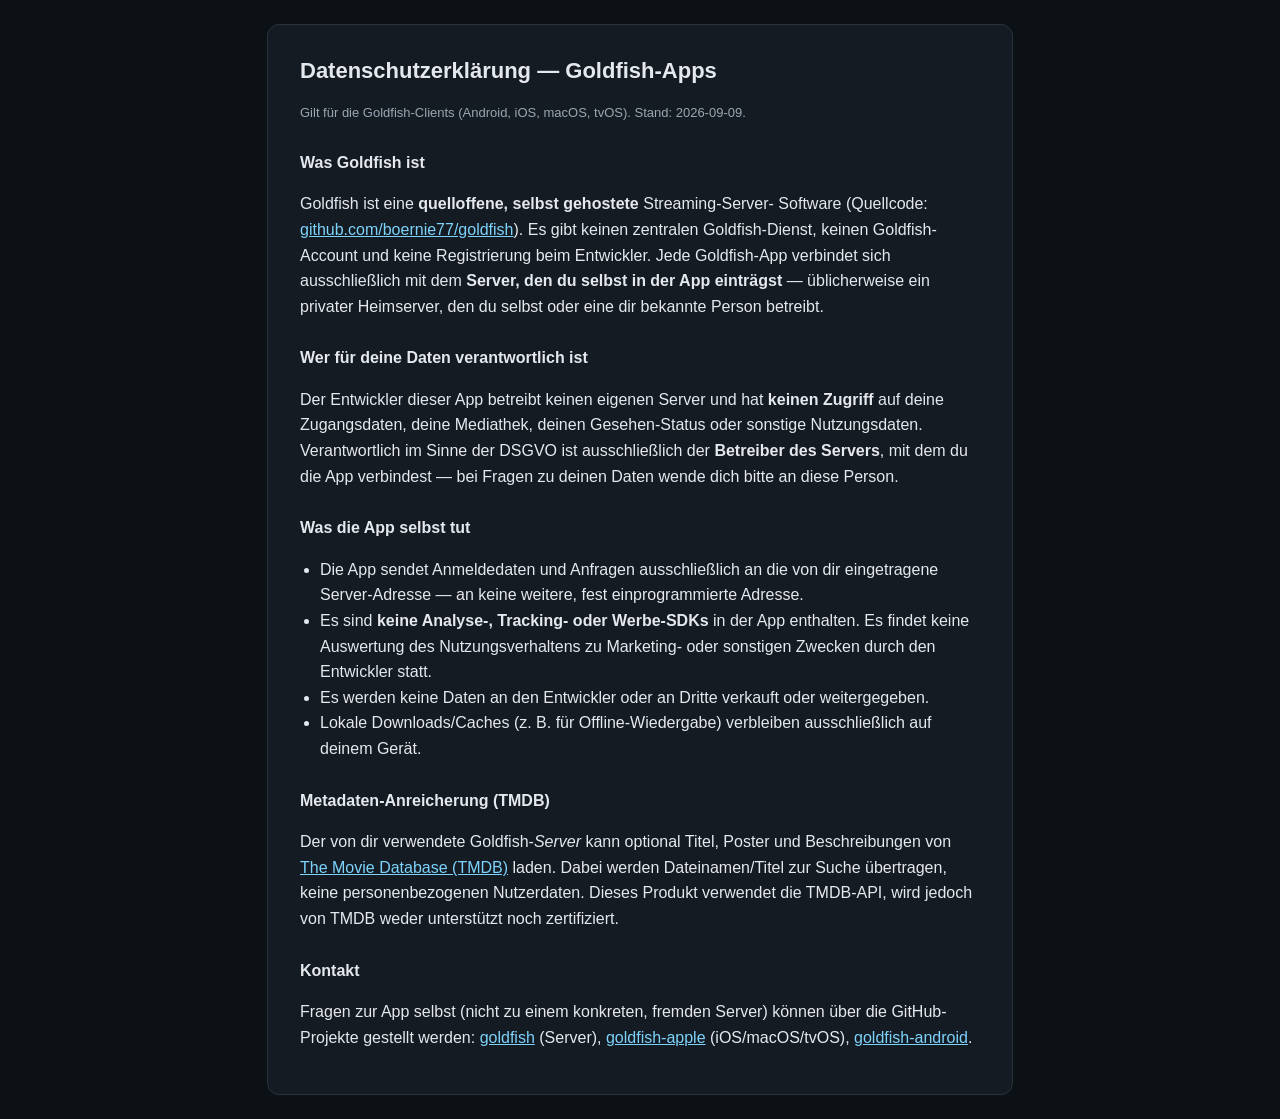
==== docs/privacy.html @ 02f7073a "docs: Datenschutzerklärung auf GitHub Pages (github.com/boernie77/goldfish) App-Store-Einreichungen " ====
<!doctype html>
<html lang="de">
<head>
<meta charset="utf-8" />
<meta name="viewport" content="width=device-width,initial-scale=1" />
<title>Datenschutzerklärung – Goldfish</title>
<style>
  :root { color-scheme: light dark; }
  body {
    font-family: -apple-system, BlinkMacSystemFont, "Segoe UI", Roboto, sans-serif;
    display: flex; justify-content: center; margin: 0; padding: 24px;
    background: #0c1116; color: #e5e9ee;
  }
  .card {
    background: #151b22; border: 1px solid #2a333d; border-radius: 12px;
    padding: 28px 32px; max-width: 680px; width: 100%; line-height: 1.6;
  }
  h1 { margin-top: 0; font-size: 22px; }
  h2 { font-size: 16px; margin-top: 26px; }
  a { color: #7dd3fc; }
  ul { padding-left: 20px; }
  .hint { color: #9aa7b4; font-size: 13px; }
</style>
</head>
<body>
<div class="card">
  <h1>Datenschutzerklärung — Goldfish-Apps</h1>
  <p class="hint">Gilt für die Goldfish-Clients (Android, iOS, macOS, tvOS). Stand: 2026-09-09.</p>

  <h2>Was Goldfish ist</h2>
  <p>
    Goldfish ist eine <strong>quelloffene, selbst gehostete</strong> Streaming-Server-
    Software (Quellcode: <a href="https://github.com/boernie77/goldfish" target="_blank" rel="noopener">github.com/boernie77/goldfish</a>).
    Es gibt keinen zentralen Goldfish-Dienst, keinen Goldfish-Account und keine
    Registrierung beim Entwickler. Jede Goldfish-App verbindet sich ausschließlich
    mit dem <strong>Server, den du selbst in der App einträgst</strong> —
    üblicherweise ein privater Heimserver, den du selbst oder eine dir bekannte
    Person betreibt.
  </p>

  <h2>Wer für deine Daten verantwortlich ist</h2>
  <p>
    Der Entwickler dieser App betreibt keinen eigenen Server und hat <strong>keinen
    Zugriff</strong> auf deine Zugangsdaten, deine Mediathek, deinen Gesehen-Status
    oder sonstige Nutzungsdaten. Verantwortlich im Sinne der DSGVO ist ausschließlich
    der <strong>Betreiber des Servers</strong>, mit dem du die App verbindest — bei
    Fragen zu deinen Daten wende dich bitte an diese Person.
  </p>

  <h2>Was die App selbst tut</h2>
  <ul>
    <li>Die App sendet Anmeldedaten und Anfragen ausschließlich an die von dir
      eingetragene Server-Adresse — an keine weitere, fest einprogrammierte
      Adresse.</li>
    <li>Es sind <strong>keine Analyse-, Tracking- oder Werbe-SDKs</strong> in der
      App enthalten. Es findet keine Auswertung des Nutzungsverhaltens zu
      Marketing- oder sonstigen Zwecken durch den Entwickler statt.</li>
    <li>Es werden keine Daten an den Entwickler oder an Dritte verkauft oder
      weitergegeben.</li>
    <li>Lokale Downloads/Caches (z. B. für Offline-Wiedergabe) verbleiben
      ausschließlich auf deinem Gerät.</li>
  </ul>

  <h2>Metadaten-Anreicherung (TMDB)</h2>
  <p>
    Der von dir verwendete Goldfish-<em>Server</em> kann optional Titel,
    Poster und Beschreibungen von <a href="https://www.themoviedb.org/" target="_blank" rel="noopener">
    The Movie Database (TMDB)</a> laden. Dabei werden Dateinamen/Titel zur
    Suche übertragen, keine personenbezogenen Nutzerdaten. Dieses Produkt
    verwendet die TMDB-API, wird jedoch von TMDB weder unterstützt noch
    zertifiziert.
  </p>

  <h2>Kontakt</h2>
  <p>
    Fragen zur App selbst (nicht zu einem konkreten, fremden Server) können
    über die GitHub-Projekte gestellt werden:
    <a href="https://github.com/boernie77/goldfish" target="_blank" rel="noopener">goldfish</a> (Server),
    <a href="https://github.com/boernie77/goldfish-apple" target="_blank" rel="noopener">goldfish-apple</a> (iOS/macOS/tvOS),
    <a href="https://github.com/boernie77/goldfish-android" target="_blank" rel="noopener">goldfish-android</a>.
  </p>
</div>
</body>
</html>
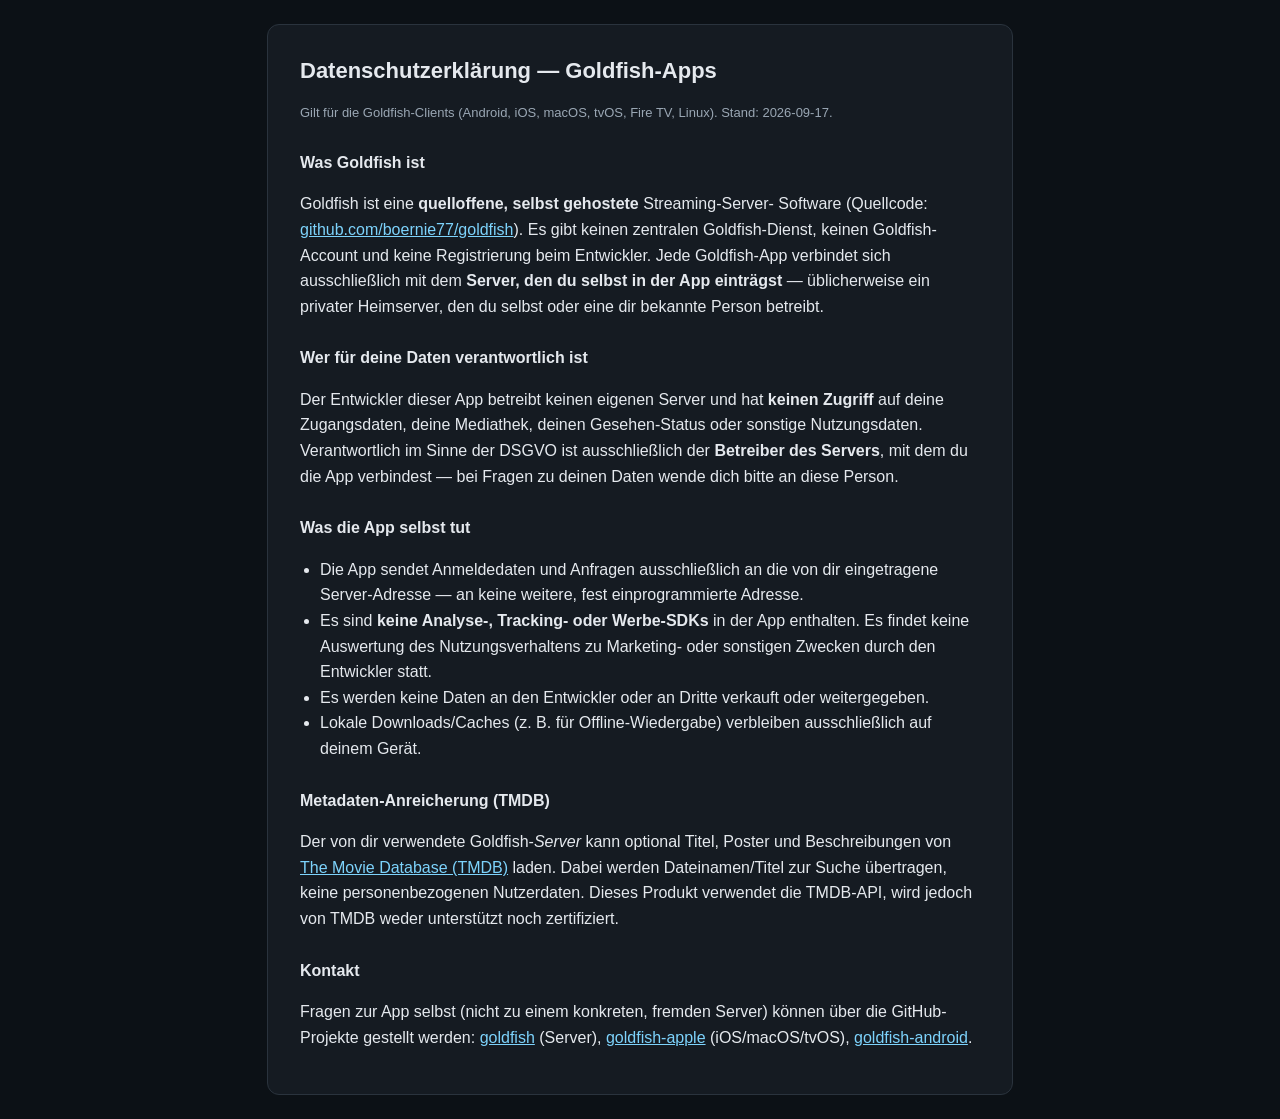
==== commit 50b23372: "docs: Datenschutzerklärung um Fire TV und Linux als Clients ergänzt" ====
--- a/docs/privacy.html
+++ b/docs/privacy.html
@@ -25,7 +25,7 @@
 <body>
 <div class="card">
   <h1>Datenschutzerklärung — Goldfish-Apps</h1>
-  <p class="hint">Gilt für die Goldfish-Clients (Android, iOS, macOS, tvOS). Stand: 2026-09-09.</p>
+  <p class="hint">Gilt für die Goldfish-Clients (Android, iOS, macOS, tvOS, Fire TV, Linux). Stand: 2026-09-17.</p>
 
   <h2>Was Goldfish ist</h2>
   <p>
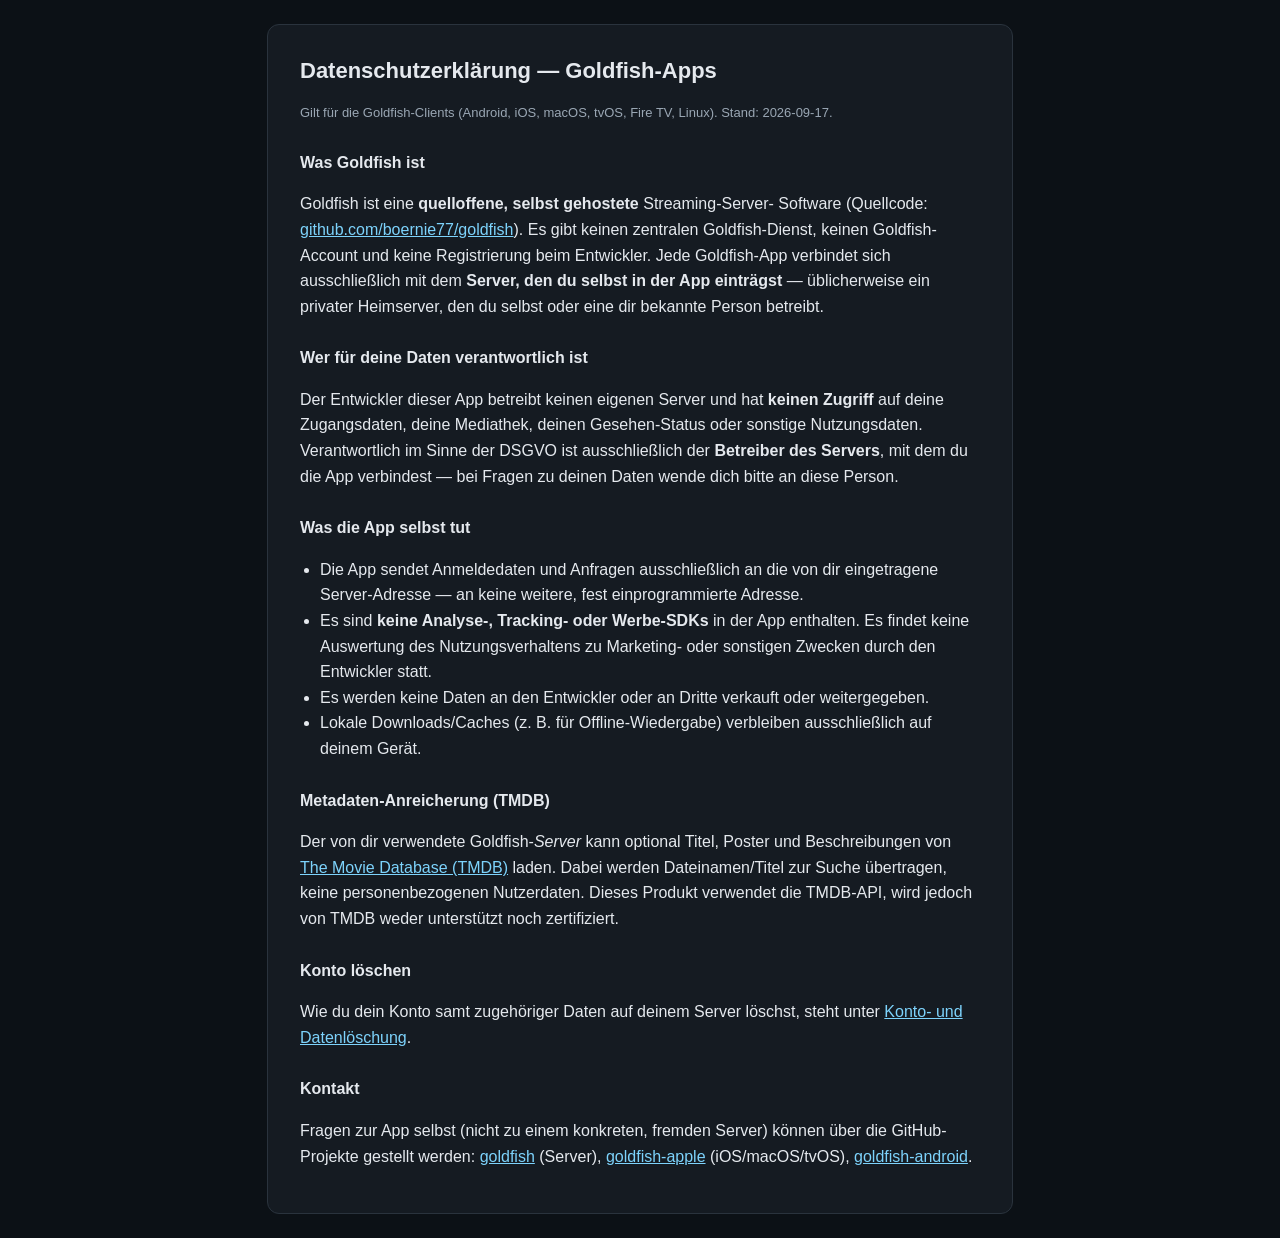
==== commit 25f57290: "docs: Seite zur Konto- und Datenlöschung (Amazon-Anforderung)" ====
--- a/docs/privacy.html
+++ b/docs/privacy.html
@@ -71,6 +71,12 @@
     zertifiziert.
   </p>
 
+  <h2>Konto löschen</h2>
+  <p>
+    Wie du dein Konto samt zugehöriger Daten auf deinem Server löschst, steht unter
+    <a href="account-deletion.html">Konto- und Datenlöschung</a>.
+  </p>
+
   <h2>Kontakt</h2>
   <p>
     Fragen zur App selbst (nicht zu einem konkreten, fremden Server) können
